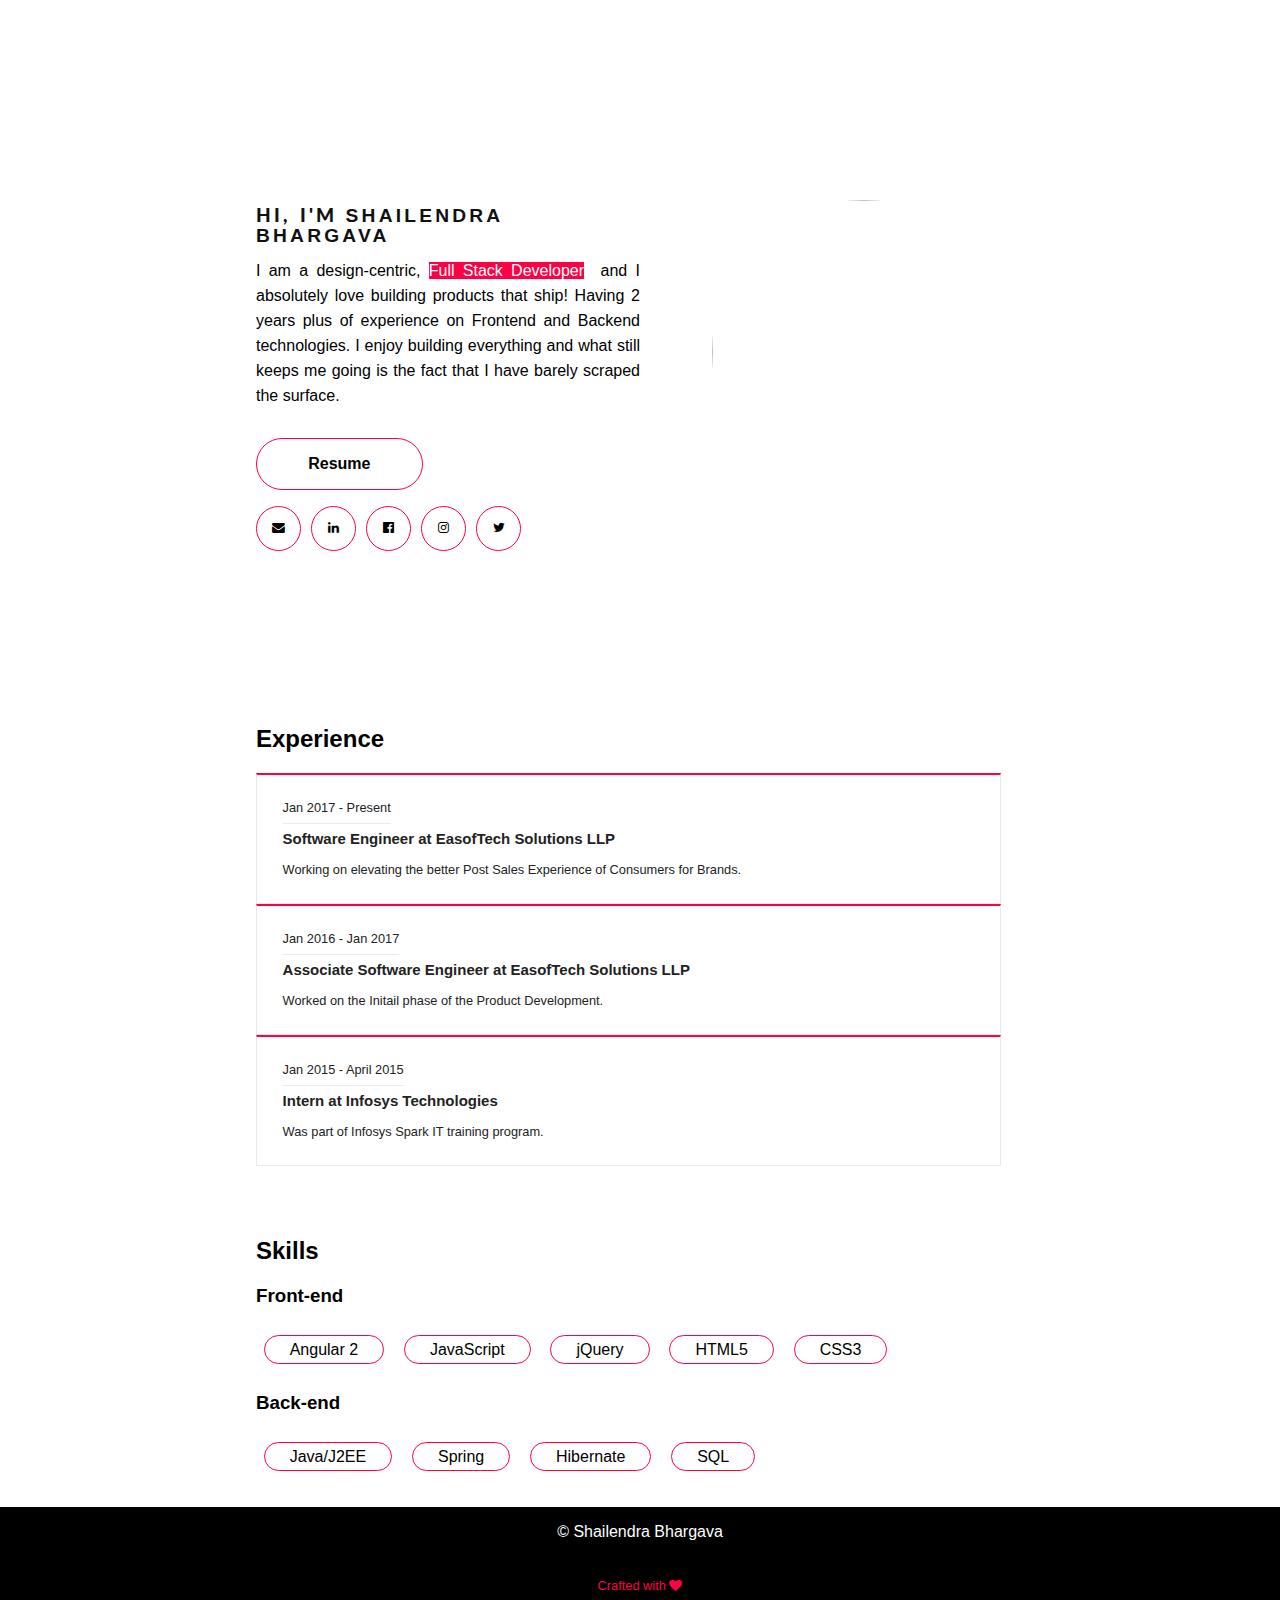
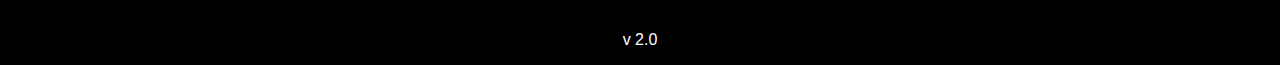
==== index.html @ b2046a59 "Update index.html" ====
<!DOCTYPE html>
<html>
<meta name="viewport" content="width=device-width, initial-scale=1">
<head>
<title>Shailendra Bhargava</title>
<link rel="icon" href="avatar.png" type="image/png" sizes="20x20">
<link rel="stylesheet" href="https://cdnjs.cloudflare.com/ajax/libs/font-awesome/4.7.0/css/font-awesome.min.css">
<script src="https://ajax.googleapis.com/ajax/libs/jquery/1.11.3/jquery.min.js"></script>
<script type="text/javascript" src="index.js"></script>
</head>

<link rel="stylesheet" href="style.css">
<body>
<main>
	<div class="top">
<!-- 		<div class="current-location"><i class="fa fa-map-marker" aria-hidden="true"></i> Bangalore,IN</div>
		<div class="social-media">
	        
		</div> -->
	</div>
	
	<div class="container">
		<div class="lead">
			<h1 class="lead_heading">Hi, I'm <span class="title-shadow">Shailendra Bhargava </span></h1>
			<div class="lead_sub">
				    I am a design-centric, <label class="designation"> Full Stack Developer</label>&nbsp;
				      and I absolutely love building products that ship!  
				      Having 2 years plus of experience on Frontend and Backend technologies. I enjoy building everything and what still keeps me going is the fact that I have barely scraped the surface.
			</div>
			<div class="actions">
				<a href="Shailendra_Bhargava_Software_Engineer.pdf" 
					target="_blank" class="btn btn-lg">Resume</a>
				<!-- https://docs.google.com/document/d/13ORU7qVQd_AMOrwUzPNhNwK41GdFTrBjWxoDJYVVLHs/edit?usp=sharing -->
				<br/>	
				<div class="connect-social">
                        <a class="socials_link" href="mailto:shailendrabhargavaa@mail.com" target="_blank">
                            <i class="fa fa-envelope" aria-hidden="true"></i>
                        </a>
                        <a class="socials_link" href="https://www.linkedin.com/in/shailendra-bhargava-13018ba3/" target="_blank">
                            <i class="fa fa-linkedin" aria-hidden="true"></i>
                        </a>
                        <a class="socials_link" target="_blank" href="http://facebook.com/shailendra.bhargava">
				        	<i class="fa fa-facebook-official" aria-hidden="true"></i>
				        </a>
						<a class="socials_link" target="_blank" href="http://instagram.com/brat_man">
							<i class="fa fa-instagram" aria-hidden="true"></i>
						</a>
						<a class="socials_link" target="_blank" href="http://twitter.com/bratman_">
							<i class="fa fa-twitter" aria-hidden="true"></i>
						</a>
				</div>
			</div>
		</div>
		<div class="lead">
			<img class="main-picture" src="C:\Users\Shailendra\Documents\Portfolio\image.jpeg" >
		</div>	
		<!-- <a href="#"><i class="fa fa-chevron-circle-down scroll-down" aria-hidden="true"></i></a> -->
	</div>
	<div class="experience-container">
				<h2>Experience</h2>
				<div class="timeline">				
						<div class="timeline_item">
							<div class="experience">
								<span class="experience_header">
									Jan 2017 - Present
								</span> 
								<h3>Software Engineer at EasofTech Solutions LLP</h3>
								<div class="description">
									Working on elevating the better Post Sales Experience of Consumers for Brands.
								</div>
							</div>
						</div>

						<div class="timeline_item">
							<div class="experience">
								<span class="experience_header">
									Jan 2016 - Jan 2017
								</span> 
								<h3>Associate Software Engineer at EasofTech Solutions LLP</h3>
								<div class="description">
									Worked on the Initail phase of the Product Development.
								</div>
							</div>
						</div>

						<div class="timeline_item">
							<div class="experience">
								<span class="experience_header">
									Jan 2015 - April 2015
								</span> 
								<h3>Intern at Infosys Technologies</h3>
								<div class="description">
									Was part of Infosys Spark IT training program.
								</div>
							</div>
						</div>
				</div>
			</div>
			<div class="skills-container">
				<h2>Skills</h2>
				<div class="skill-list">
					<h3>Front-end</h3>
					<span class="skill-chip">Angular 2</span>
					<span class="skill-chip">JavaScript</span>
					<span class="skill-chip">jQuery</span>
					<span class="skill-chip">HTML5</span>
					<span class="skill-chip">CSS3</span>
					<br>
					<h3>Back-end</h3>
					<span class="skill-chip">Java/J2EE</span>
					<span class="skill-chip">Spring</span>
					<span class="skill-chip">Hibernate</span>
					<span class="skill-chip">SQL</span>
				<div>
			</div>	
</main>	



<footer class="footer">
		<a href="javascript:void(0);" id="scroll" title="Scroll to Top" style="display: none;">
			<i class="fa fa-arrow-up" aria-hidden="true"></i>
		</a>
        
        <div class="profile-footer">
	        <div class="content-left">
	        	© Shailendra Bhargava
	        	<div class="end-footer">Crafted with <i class="fa fa-heart" aria-hidden="true"></i>
	        	</div>
	        </div>
	        <div class="content-right">
	        	v 2.0
	        </div>
        </div>     
		
</footer>



</body>



</html>
---- style.css ----
@import url("https://fonts.googleapis.com/css?family=Lato:400,900");


body{
   margin:0px;
  -webkit-font-smoothing: antialiased;
  -moz-osx-font-smoothing: grayscale;
}

* {
    box-sizing: border-box;
    font-family: -apple-system, BlinkMacSystemFont, "Segoe UI", Roboto, Oxygen, Ubuntu, Cantarell, "Fira Sans", "Droid Sans", "Helvetica Neue", sans-serif;
}
.top {
     padding: 2rem;
}
.current-location{
    float: left;
    text-transform: uppercase;
    font-size: 1rem;
    font-weight: 500;
    letter-spacing: 0.1rem;
    color: #6fd1bd;
}

.social-media{
    float: right;
    letter-spacing: 0.5rem;
    color: #6fd1bd;
}

.container {
    padding: 10% 20%;
    margin: 0 auto;
    display: inline-flex;
}

.lead{
    width:50%;
}

.lead_heading {
  font-size: 1.2em;
  font-family: Lato, Helvetica, Arial, sans-serif;
  color: #111;
  font-weight: 900;
  line-height: 1;
  letter-spacing: 0.2rem;
  text-transform: uppercase;
  display: inline-block;

}

.title-shadow {
  /*text-shadow: 4px 4px 0 #6fd1bd;*/
  transition: text-shadow 0.2s ease-in-out;
}

h1:hover .title-shadow {
  text-shadow: -4px -4px 0 rgba(255, 0, 68, 0.78);
}

.lead_sub {
    -webkit-animation: slideDown 750ms both;
    animation: slideDown 750ms both;
    font-size: 16px;
    line-height: 25px;
    margin-bottom: 30px;
    text-align: justify;
}

label.designation{
    background: #f04;
    color:white;
}

.btn-lg {
    padding: 18px 26px;
}

.btn {
    border-radius: 3.2em;
    cursor: pointer;
    display: inline-block;
    font-size: 1em;
    font-weight: 700;
    padding: 1rem 3.2rem;
    text-decoration: none;
    color:black;
    border: 1px solid #f04;
}

.btn:hover{
    background: #f04;
    color: #fff;
}

.connect-social{
	margin-top: 1em;
    display: inline-flex;
    margin-left: -0.6em;
}

.socials_link {
    color: inherit;
    text-decoration: none;
    font-size: 0.8em;
    border-radius: 5em;
    padding: 1em;
    text-align: center;
    margin-left: 10px;
    width: 45px;
    height: 45px;
    border: 1px solid #f04;
}

a.socials_link:hover {
    background: #f04;
    color: white;
}

.main-picture{
    width: 20em;
    height: 20em;
    padding: 0.5em;
    float: right;
    border-radius: 10em;
}

.experience-container{
    padding: 2% 20%;
    margin: 0 auto;
}

.timeline_item {
    -webkit-animation: slideUp 750ms both;
    animation: slideUp 750ms both;
    border: 1px solid #eaeaea;
    border-top: 2px solid #f04;
    color: #222;
    display: inline-block;
    font-size: 0.8rem;
    padding: 2em;
    position: relative;
    vertical-align: top;
    width: 97%;
}

.experience_header {
    padding-bottom: 0.5rem;
    border-bottom: 1px solid #eaeaea;
}

.skills-container{
    padding: 2% 20%;
    margin: 0 auto;
}

.skill-chip{
    border-radius: 10em;
    margin: 1%;
    font-size: 1em;
    font-weight: 500;
    padding: 5px 25px;
    line-height: 3em;
    border: 1px solid #f04;
}

span.skill-chip:hover{
    background-color: #f04;
    color: white;
}

.footer {
    background-color: #000;
    color: #fff;
}

.profile-footer{
    padding: 1rem;
    margin: 0 auto;
    text-align: center;
}

.end-footer{
    font-size: 0.8rem;
    color: #f04;
    padding: 3%;
}



/*------Scroll button------*/
#scroll {
    position: fixed;
    right: 1%;
    bottom: 1%;
    cursor: pointer;
    width: 3em;
    height: 3em;
    background-color:#f04;
    color:white;
    display:none;
    -webkit-border-radius:3em;
    -moz-border-radius:3em;
    border-radius:3em;
    text-align: center;

    -webkit-transition: width 1s, height 1s, -webkit-transform 1s; /* Safari */
    transition: width 1s, height 1s, transform 1s;
}

#scroll:hover {
    background-color:#f04;
    -webkit-transform: rotate(360deg); /* Safari */
    transform: rotate(360deg);
}

i.fa-arrow-up{
    vertical-align: middle;
    margin-top: 1em;
    font-size: 1em;
}

.content-right{
    text-align: center;
    margin:0;
}

/*--------Scroll Down-------*/

.scroll-down {
    position: relative;
    font-size: 2em;
    margin-left: 12em;
    margin-top: 2.5em;
    opacity: 0.5;
    display: inline-block;
    color: #ff0044;
    -webkit-animation: bounce 2s infinite ease;
    animation: bounce 2s infinite ease;
}

.scroll-down:after {
    -webkit-transform: rotate(45deg);
    transform: rotate(45deg);
}

@-webkit-keyframes bounce {
    0%, 20%, 60%, 100%  { -webkit-transform: translateY(0); }
    40%  { -webkit-transform: translateY(-20px); }
    80% { -webkit-transform: translateY(-10px); }
}

/*-----For Mobile devices-----*/
@media (min-width:480px) {
   
    
}
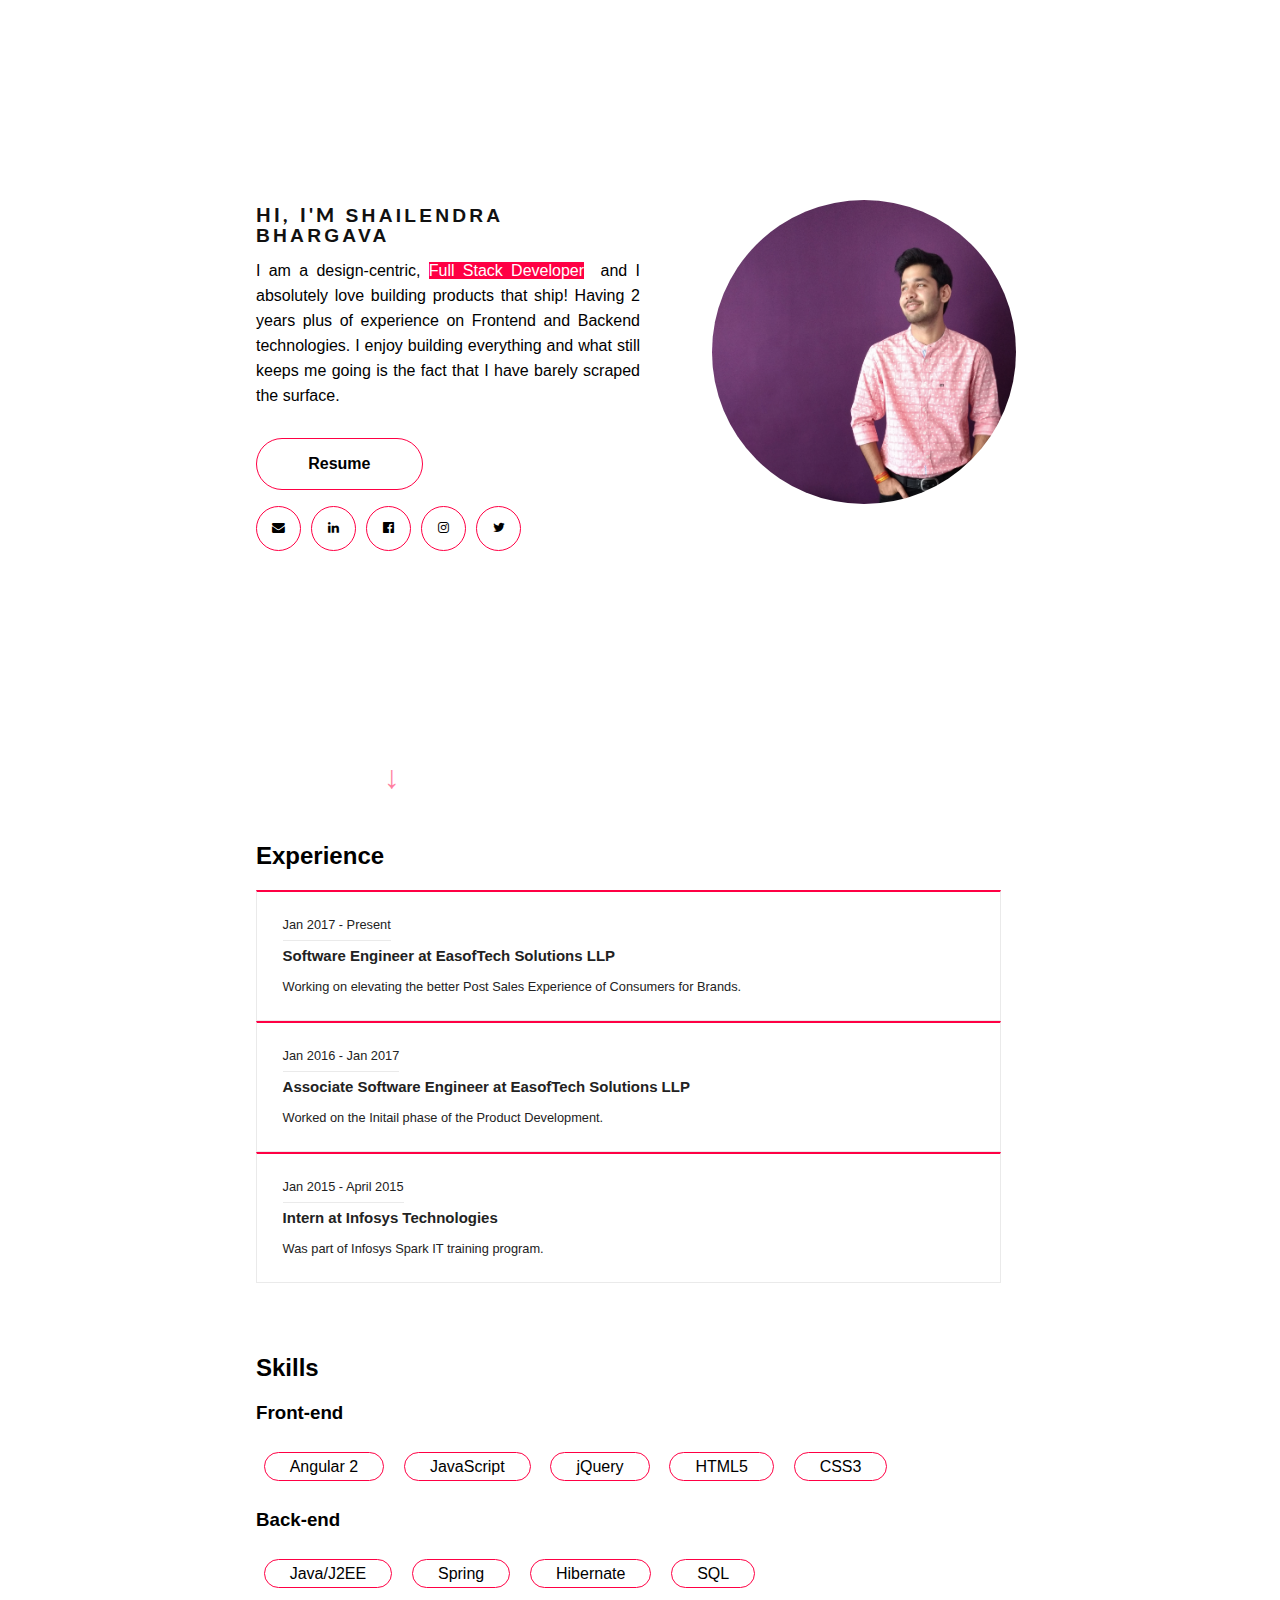
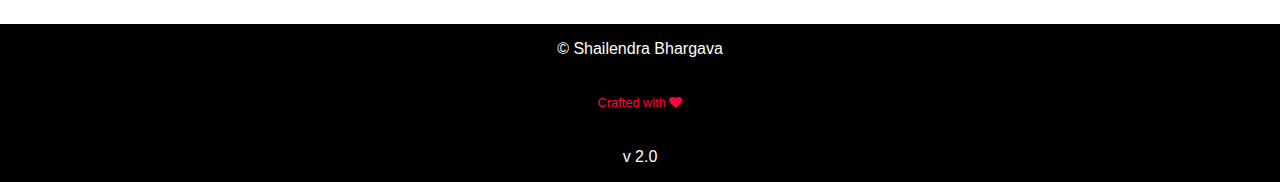
==== commit 142315f2: "Update index.html" ====
--- a/index.html
+++ b/index.html
@@ -52,9 +52,12 @@
 			</div>
 		</div>
 		<div class="lead">
-			<img class="main-picture" src="C:\Users\Shailendra\Documents\Portfolio\image.jpeg" >
+			<img class="main-picture" src="image.jpeg" >
 		</div>	
 		<!-- <a href="#"><i class="fa fa-chevron-circle-down scroll-down" aria-hidden="true"></i></a> -->
+	</div>
+	<div class="down-container">
+		<span class="scroll-down">↓ </span>
 	</div>
 	<div class="experience-container">
 				<h2>Experience</h2>
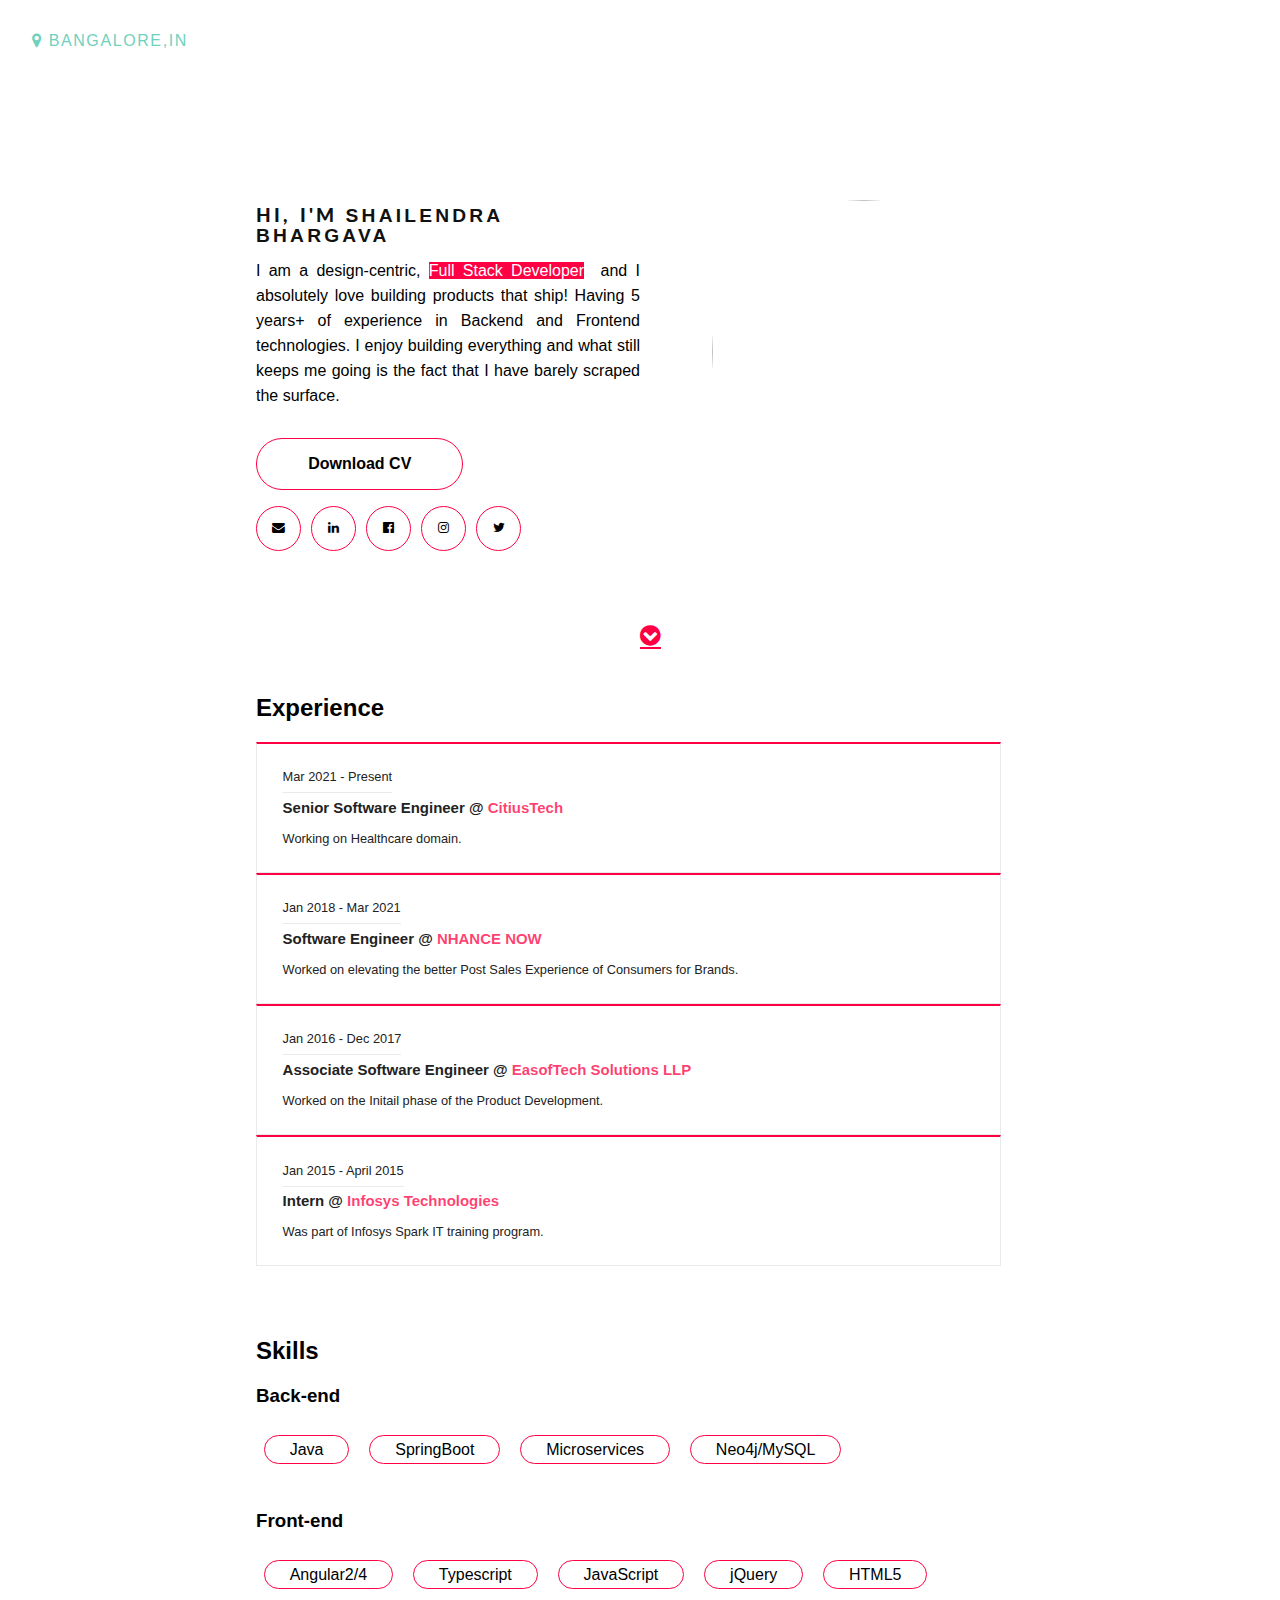
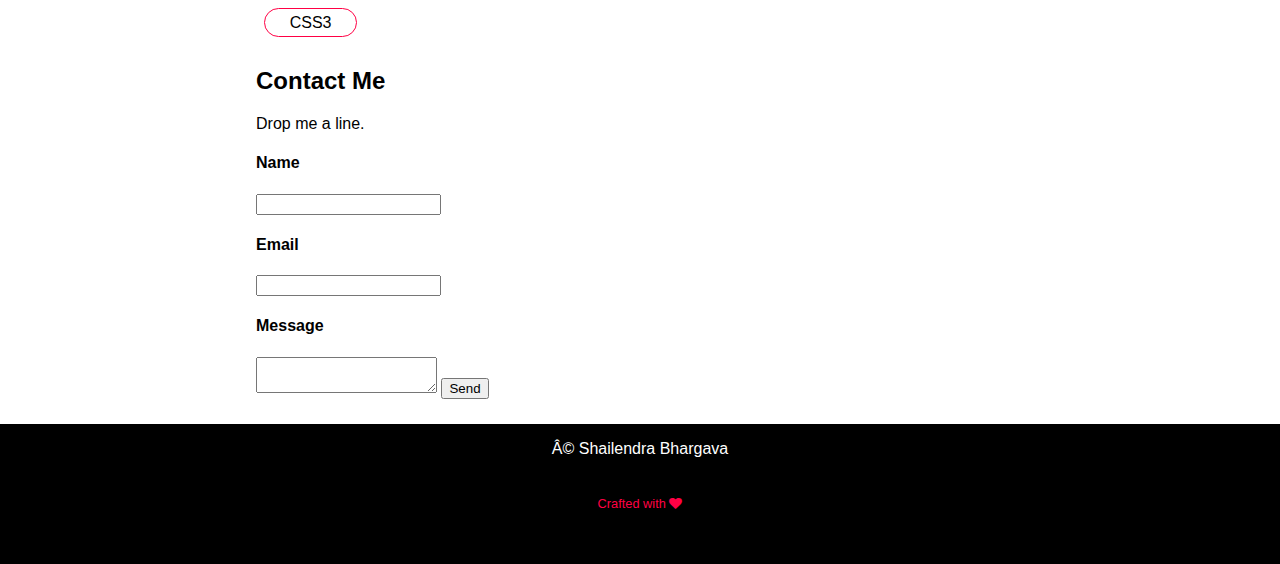
==== commit a12c37a7: "Update index.html" ====
--- a/index.html
+++ b/index.html
@@ -5,18 +5,21 @@
 <title>Shailendra Bhargava</title>
 <link rel="icon" href="avatar.png" type="image/png" sizes="20x20">
 <link rel="stylesheet" href="https://cdnjs.cloudflare.com/ajax/libs/font-awesome/4.7.0/css/font-awesome.min.css">
+<link rel="stylesheet" href="https://s.pageclip.co/v1/pageclip.css" media="screen">
 <script src="https://ajax.googleapis.com/ajax/libs/jquery/1.11.3/jquery.min.js"></script>
 <script type="text/javascript" src="index.js"></script>
+<script src="https://s.pageclip.co/v1/pageclip.js" charset="utf-8"></script>
 </head>
 
 <link rel="stylesheet" href="style.css">
 <body>
 <main>
 	<div class="top">
-<!-- 		<div class="current-location"><i class="fa fa-map-marker" aria-hidden="true"></i> Bangalore,IN</div>
-		<div class="social-media">
-	        
-		</div> -->
+ 		<div class="current-location"><i class="fa fa-map-marker" aria-hidden="true"></i> Bangalore,IN</div>
+		<div class="theme-icon">
+			<span id="tmIcn"><i class="fas fa-sun"></i></span>
+			<span id="tmIcn"><i class="fas fa-moon"></i></span>
+		</div>
 	</div>
 	
 	<div class="container">
@@ -25,18 +28,18 @@
 			<div class="lead_sub">
 				    I am a design-centric, <label class="designation"> Full Stack Developer</label>&nbsp;
 				      and I absolutely love building products that ship!  
-				      Having 2 years plus of experience on Frontend and Backend technologies. I enjoy building everything and what still keeps me going is the fact that I have barely scraped the surface.
+				      Having 5 years+ of experience in Backend and Frontend technologies. I enjoy building everything and what still keeps me going is the fact that I have barely scraped the surface.
 			</div>
 			<div class="actions">
-				<a href="Shailendra_Bhargava_Software_Engineer.pdf" 
-					target="_blank" class="btn btn-lg">Resume</a>
+				<a href="Shailendra_Bhargava_Java_Developer.pdf" 
+					target="_blank" class="btn btn-lg">Download CV</a>
 				<!-- https://docs.google.com/document/d/13ORU7qVQd_AMOrwUzPNhNwK41GdFTrBjWxoDJYVVLHs/edit?usp=sharing -->
 				<br/>	
 				<div class="connect-social">
                         <a class="socials_link" href="mailto:shailendrabhargavaa@mail.com" target="_blank">
                             <i class="fa fa-envelope" aria-hidden="true"></i>
                         </a>
-                        <a class="socials_link" href="https://www.linkedin.com/in/shailendra-bhargava-13018ba3/" target="_blank">
+                        <a class="socials_link" href="https://www.linkedin.com/in/shailendra-bhargava/" target="_blank">
                             <i class="fa fa-linkedin" aria-hidden="true"></i>
                         </a>
                         <a class="socials_link" target="_blank" href="http://facebook.com/shailendra.bhargava">
@@ -52,24 +55,37 @@
 			</div>
 		</div>
 		<div class="lead">
-			<img class="main-picture" src="image.jpeg" >
+			<img class="main-picture" src="image-compressed.jpg" >
 		</div>	
-		<!-- <a href="#"><i class="fa fa-chevron-circle-down scroll-down" aria-hidden="true"></i></a> -->
+		
 	</div>
 	<div class="down-container">
-		<span class="scroll-down">↓ </span>
+		<!--<span class="scroll-down">↓ </span>-->
+		<a href="#"><i class="fa fa-chevron-circle-down scroll-down" aria-hidden="true"></i></a>
 	</div>
 	<div class="experience-container">
 				<h2>Experience</h2>
-				<div class="timeline">				
+				<div class="timeline">
 						<div class="timeline_item">
 							<div class="experience">
 								<span class="experience_header">
-									Jan 2017 - Present
+									Mar 2021 - Present
 								</span> 
-								<h3>Software Engineer at EasofTech Solutions LLP</h3>
+								<h3>Senior Software Engineer @ <a class="comp_link" href="https://www.citiustech.com/">CitiusTech</a></h3>
 								<div class="description">
-									Working on elevating the better Post Sales Experience of Consumers for Brands.
+									Working on Healthcare domain.
+								</div>
+							</div>
+						</div>
+					
+						<div class="timeline_item">
+							<div class="experience">
+								<span class="experience_header">
+									Jan 2018 - Mar 2021
+								</span> 
+								<h3>Software Engineer @ <a class="comp_link" href="https://www.nhancenow.com/">NHANCE NOW</a></h3>
+								<div class="description">
+									Worked on elevating the better Post Sales Experience of Consumers for Brands.
 								</div>
 							</div>
 						</div>
@@ -77,9 +93,9 @@
 						<div class="timeline_item">
 							<div class="experience">
 								<span class="experience_header">
-									Jan 2016 - Jan 2017
+									Jan 2016 - Dec 2017
 								</span> 
-								<h3>Associate Software Engineer at EasofTech Solutions LLP</h3>
+								<h3>Associate Software Engineer @ <a class="comp_link" href="http://easoftech.com/">EasofTech Solutions LLP</a></h3>
 								<div class="description">
 									Worked on the Initail phase of the Product Development.
 								</div>
@@ -91,7 +107,7 @@
 								<span class="experience_header">
 									Jan 2015 - April 2015
 								</span> 
-								<h3>Intern at Infosys Technologies</h3>
+								<h3>Intern @ <a class="comp_link" href="https://www.infosys.com/">Infosys Technologies</a></h3>
 								<div class="description">
 									Was part of Infosys Spark IT training program.
 								</div>
@@ -102,20 +118,44 @@
 			<div class="skills-container">
 				<h2>Skills</h2>
 				<div class="skill-list">
+					<h3>Back-end</h3>
+					<div class="skill-item">
+						<span class="skill-chip">Java</span>
+						<span class="skill-chip">SpringBoot</span>
+						<span class="skill-chip">Microservices</span>
+						<span class="skill-chip">Neo4j/MySQL</span>
+					</div>
+					<br>
 					<h3>Front-end</h3>
-					<span class="skill-chip">Angular 2</span>
-					<span class="skill-chip">JavaScript</span>
-					<span class="skill-chip">jQuery</span>
-					<span class="skill-chip">HTML5</span>
-					<span class="skill-chip">CSS3</span>
-					<br>
-					<h3>Back-end</h3>
-					<span class="skill-chip">Java/J2EE</span>
-					<span class="skill-chip">Spring</span>
-					<span class="skill-chip">Hibernate</span>
-					<span class="skill-chip">SQL</span>
-				<div>
-			</div>	
+					<div class="skill-item">
+						<span class="skill-chip">Angular2/4</span>
+						<span class="skill-chip">Typescript</span>
+						<span class="skill-chip">JavaScript</span>
+						<span class="skill-chip">jQuery</span>
+						<span class="skill-chip">HTML5</span>
+						<span class="skill-chip">CSS3</span>
+					</div>
+				</div>	
+			<div>
+			
+			<div class="contact-container">
+				<h2>Contact Me</h2>
+				<div class="wrapper">
+				  <div class="header">
+					<span class="ct-us">Drop me a line.</span>
+				  </div>
+				  <form action="https://send.pageclip.co/EXy8yXqfESVe4RvadsBkTICqNQR1yyLS" class="pageclip-form" method="post">
+					<h4>Name</h4>
+					<input type="text" name="name" required>
+					<h4>Email</h4>
+					<input type="email" name="email" required>
+					<h4>Message</h4>
+					<textarea name="message" required></textarea>
+					<button class="submit">Send</button>
+				  </form>
+				</div>
+			</div>
+		
 </main>	
 
 
@@ -131,9 +171,6 @@
 	        	<div class="end-footer">Crafted with <i class="fa fa-heart" aria-hidden="true"></i>
 	        	</div>
 	        </div>
-	        <div class="content-right">
-	        	v 2.0
-	        </div>
         </div>     
 		
 </footer>
--- a/style.css
+++ b/style.css
@@ -187,7 +187,6 @@
     color: #f04;
     padding: 3%;
 }
-
 
 
 /*------Scroll button------*/
@@ -229,21 +228,35 @@
 
 /*--------Scroll Down-------*/
 
+@media (min-width: 640px)
+.scroll-down {
+    animation: scrollDown 0.5s ease-in-out 3s infinite alternate;
+}
 .scroll-down {
     position: relative;
-    font-size: 2em;
-    margin-left: 12em;
-    margin-top: 2.5em;
-    opacity: 0.5;
+    font-size: 1.5em;
+    opacity: 1;
     display: inline-block;
     color: #ff0044;
     -webkit-animation: bounce 2s infinite ease;
     animation: bounce 2s infinite ease;
+    box-shadow: 0px 2px 0px 0px;
+    cursor: pointer;
+}
+
+.down-container {
+    margin-top: -3.5em;
+    margin-left: 50%;
 }
 
 .scroll-down:after {
     -webkit-transform: rotate(45deg);
     transform: rotate(45deg);
+}
+
+a.comp_link {
+    text-decoration: none;
+    color: #ff0044bf;
 }
 
 @-webkit-keyframes bounce {
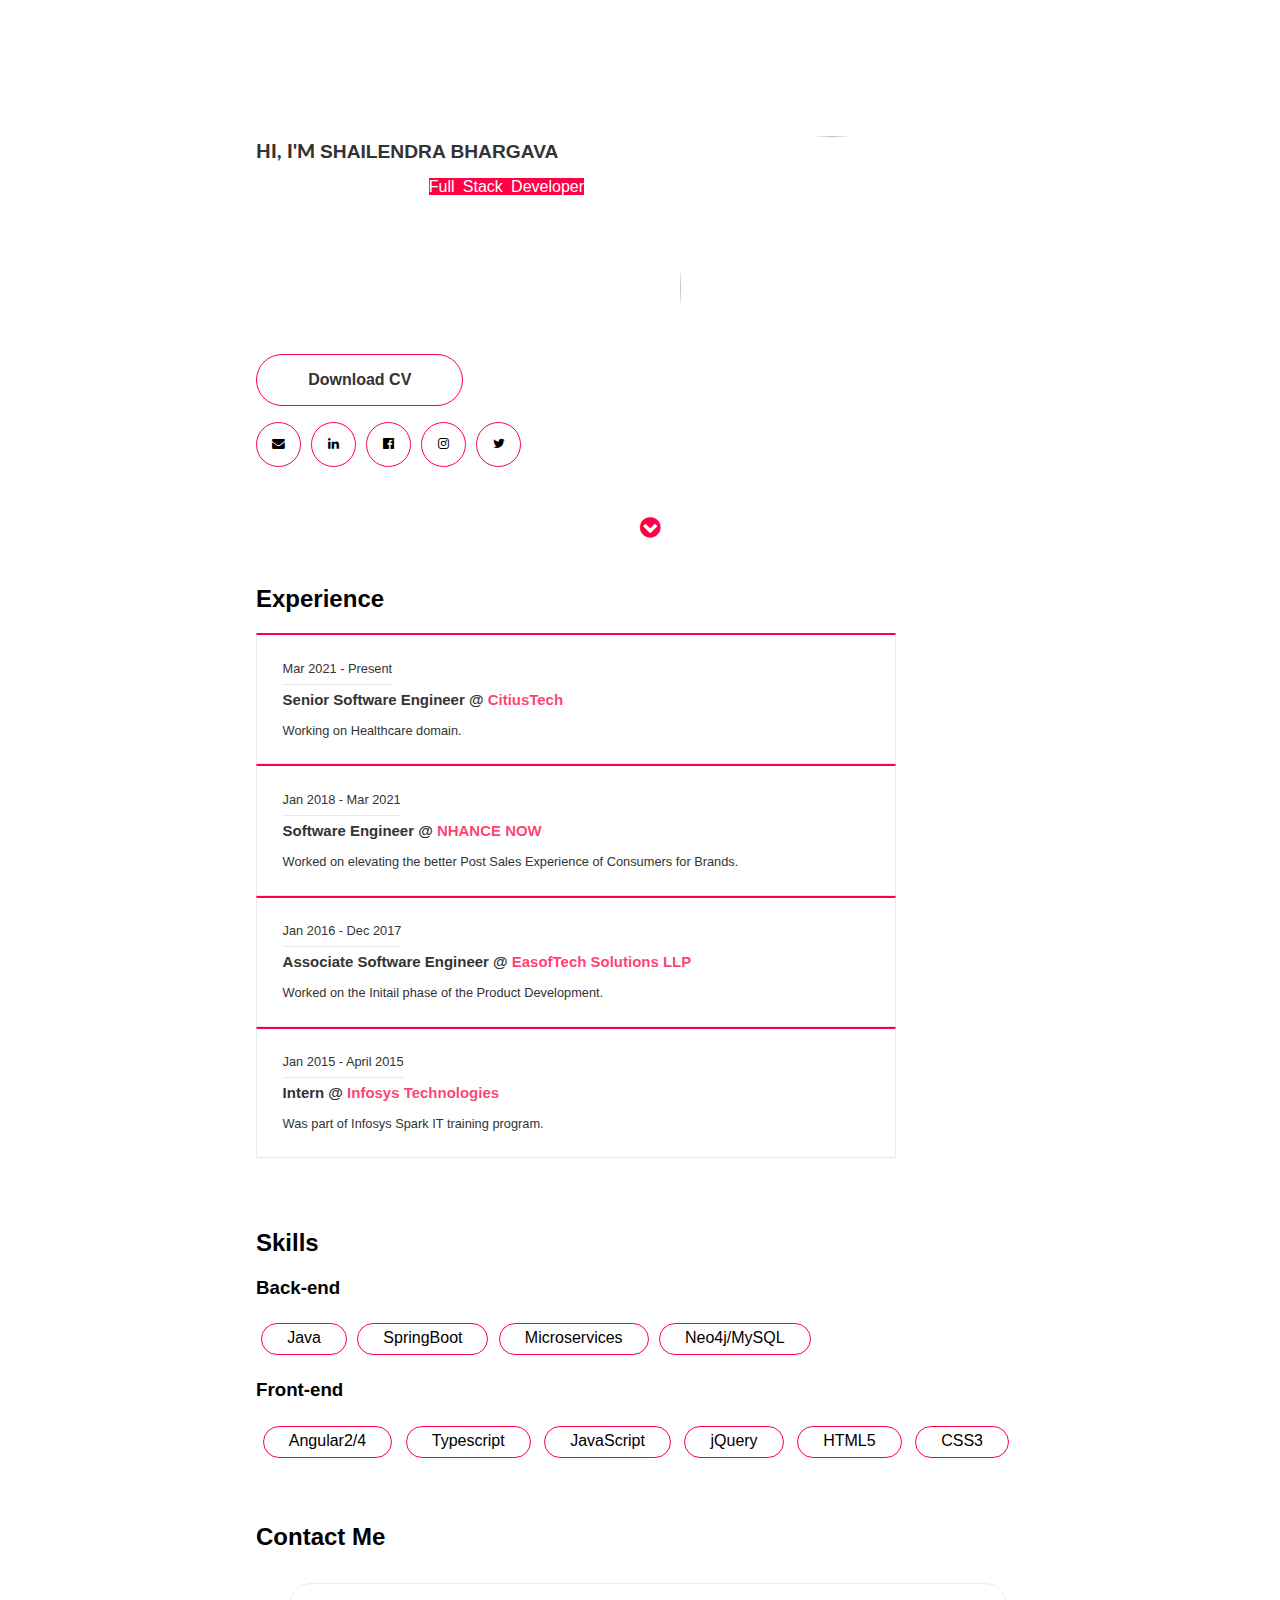
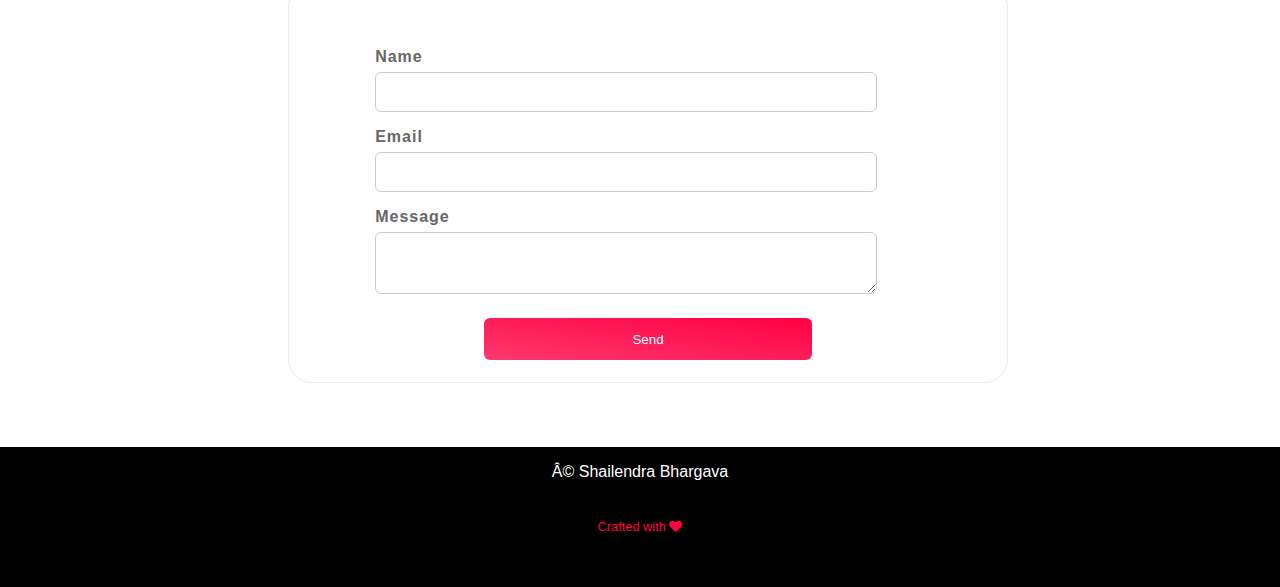
==== commit 535e6568: "Update index.html" ====
--- a/index.html
+++ b/index.html
@@ -14,13 +14,13 @@
 <link rel="stylesheet" href="style.css">
 <body>
 <main>
-	<div class="top">
+	<!--<div class="top">
  		<div class="current-location"><i class="fa fa-map-marker" aria-hidden="true"></i> Bangalore,IN</div>
 		<div class="theme-icon">
-			<span id="tmIcn"><i class="fas fa-sun"></i></span>
-			<span id="tmIcn"><i class="fas fa-moon"></i></span>
+			<span id="tmIcn"><i class="fa fa-sun-o" aria-hidden="true"></i></span>
+			<span id="tmIcn"><i class="fa fa-moon-o" aria-hidden="true"></i></span>
 		</div>
-	</div>
+	</div>-->
 	
 	<div class="container">
 		<div class="lead">
--- a/style.css
+++ b/style.css
@@ -1,11 +1,32 @@
 @import url("https://fonts.googleapis.com/css?family=Lato:400,900");
 
+:root{
+  --white: #ffffff;
+  --black: #333333
+;
+}
 
 body{
    margin:0px;
   -webkit-font-smoothing: antialiased;
   -moz-osx-font-smoothing: grayscale;
-}
+   background: var(--mainBg);
+}
+
+#tmIcn{
+  cursor:pointer;
+}
+
+.light-theme {
+  --mainBg: var(--white);
+  --fontColor: var(--black);
+}
+
+.dark-theme {
+  --mainBg: var(--black);
+  --fontColor: var(--white);
+}
+
 
 * {
     box-sizing: border-box;
@@ -42,10 +63,9 @@
 .lead_heading {
   font-size: 1.2em;
   font-family: Lato, Helvetica, Arial, sans-serif;
-  color: #111;
+  color: var(--black);
   font-weight: 900;
   line-height: 1;
-  letter-spacing: 0.2rem;
   text-transform: uppercase;
   display: inline-block;
 
@@ -67,11 +87,12 @@
     line-height: 25px;
     margin-bottom: 30px;
     text-align: justify;
+    color:var(--white);
 }
 
 label.designation{
     background: #f04;
-    color:white;
+    color:var(--white);
 }
 
 .btn-lg {
@@ -86,13 +107,13 @@
     font-weight: 700;
     padding: 1rem 3.2rem;
     text-decoration: none;
-    color:black;
+    color:var(--black);
     border: 1px solid #f04;
 }
 
 .btn:hover{
     background: #f04;
-    color: #fff;
+    color: var(--white);
 }
 
 .connect-social{
@@ -116,15 +137,15 @@
 
 a.socials_link:hover {
     background: #f04;
-    color: white;
+    color: var(--white);
 }
 
 .main-picture{
     width: 20em;
     height: 20em;
     padding: 0.5em;
-    float: right;
     border-radius: 10em;
+	margin-left: 2em;
 }
 
 .experience-container{
@@ -137,13 +158,13 @@
     animation: slideUp 750ms both;
     border: 1px solid #eaeaea;
     border-top: 2px solid #f04;
-    color: #222;
+    color: var(--black);
     display: inline-block;
     font-size: 0.8rem;
     padding: 2em;
     position: relative;
     vertical-align: top;
-    width: 97%;
+    width: 50em;
 }
 
 .experience_header {
@@ -162,18 +183,29 @@
     font-size: 1em;
     font-weight: 500;
     padding: 5px 25px;
-    line-height: 3em;
     border: 1px solid #f04;
+	height: 2em;
+    text-align: justify;
 }
 
 span.skill-chip:hover{
     background-color: #f04;
-    color: white;
+    color: var(--white);
+}
+
+.skill-item{
+	display:inline-flex;
+}
+
+.contact-container {
+    padding: 5% 0%;
+    margin: 0 auto;
 }
 
 .footer {
     background-color: #000;
-    color: #fff;
+    color: var(--white);
+    width:100%;
 }
 
 .profile-footer{
@@ -198,7 +230,7 @@
     width: 3em;
     height: 3em;
     background-color:#f04;
-    color:white;
+    color:var(--white);
     display:none;
     -webkit-border-radius:3em;
     -moz-border-radius:3em;
@@ -224,6 +256,76 @@
 .content-right{
     text-align: center;
     margin:0;
+}
+
+/*-----------------------*/
+.wrapper {
+    height: 25em;
+    width: 45em;
+    background-color: var(--white);
+    border-radius: 24px;
+    overflow: hidden;
+    border: 1px solid #eee;
+    margin-left: 2em;
+    margin-top: 2em;
+}
+
+.header {
+  width: 100%;
+  background-size: cover;
+  background-position: center;
+  color: var(--white);
+  text-align: center;
+}
+
+.ct-us {
+    margin: 0;
+    padding: 25px 25px 10px;
+    font-weight: 300;
+    font-size: 35px;
+}
+
+form {
+  display: flex;
+  flex-direction: column;
+  margin: 8px auto;
+  width: 76%;
+}
+
+h4 {
+  color: #666;
+  margin: 16px 0 6px;
+  font-size: 16px;
+  letter-spacing: 1px;
+  
+}
+
+input,
+textarea {
+  border: solid 1px #cbcbcb; 
+  border-radius: 6px;
+  width: 92%;
+  padding: 6px 12px;
+  outline: none;
+}
+
+input {
+  height: 3em;
+}
+
+textarea {
+  height: 62px;
+}
+
+.submit {
+	height: 42px;
+    width: 60%;
+    margin: 24px auto;
+    border-radius: 6px;
+    border: none;
+    color: var(--white);
+    background: linear-gradient(to left bottom, #ff0044, rgb(255 0 68 / 78%));
+    cursor: pointer;
 }
 
 /*--------Scroll Down-------*/
@@ -238,15 +340,14 @@
     opacity: 1;
     display: inline-block;
     color: #ff0044;
-    -webkit-animation: bounce 2s infinite ease;
-    animation: bounce 2s infinite ease;
-    box-shadow: 0px 2px 0px 0px;
+    -webkit-animation: bounce 3s infinite ease;
+    animation: bounce 3s infinite ease;
     cursor: pointer;
 }
 
 .down-container {
-    margin-top: -3.5em;
     margin-left: 50%;
+	margin-top:-5em;
 }
 
 .scroll-down:after {
@@ -266,7 +367,21 @@
 }
 
 /*-----For Mobile devices-----*/
-@media (min-width:480px) {
-   
+@media only screen and (max-width: 600px) {
+	.footer {
+		background-color: var(--black);
+		color: var(--white);
+		width:52em;
+	}
+	.down-container {
+		margin-left: 110%;
+	}
+}
+
+/* Small devices (portrait tablets and large phones, 600px and up) */
+@media only screen and (min-width: 600px) {
+	
+}
+
     
 }
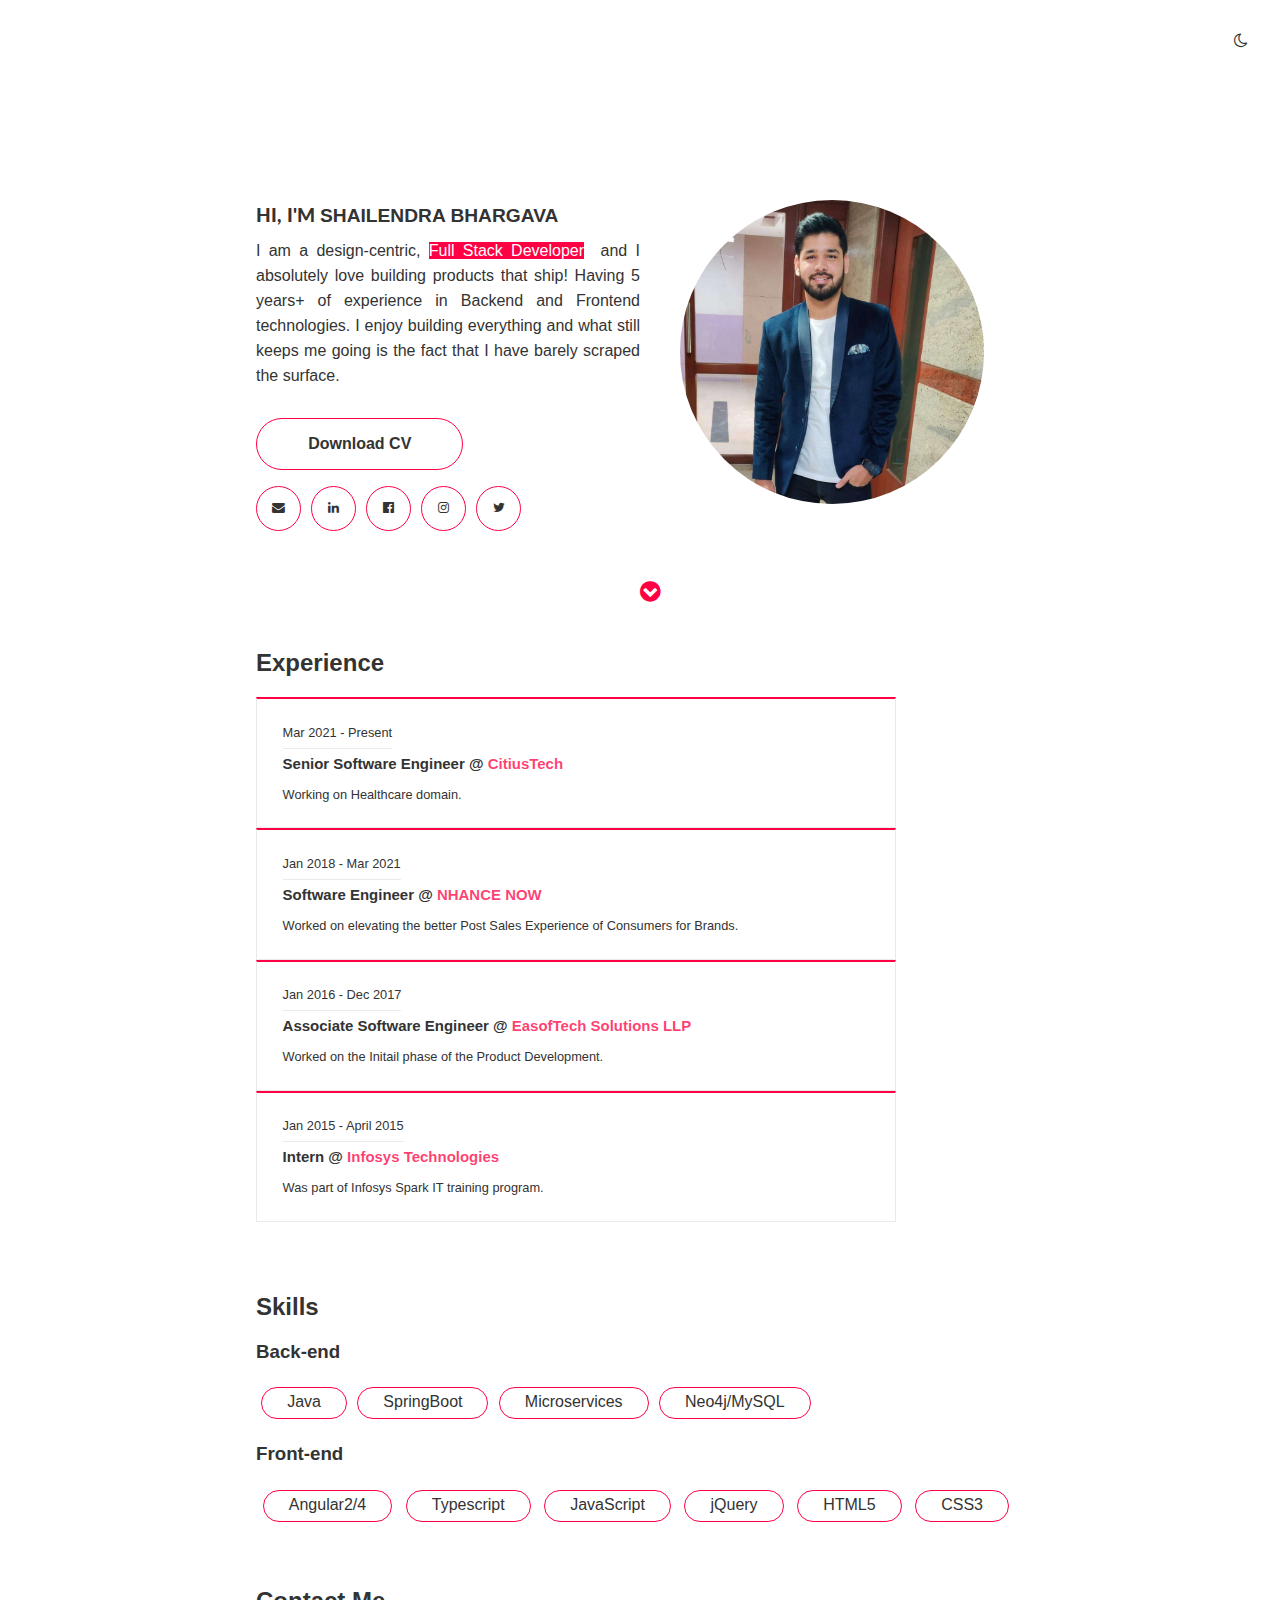
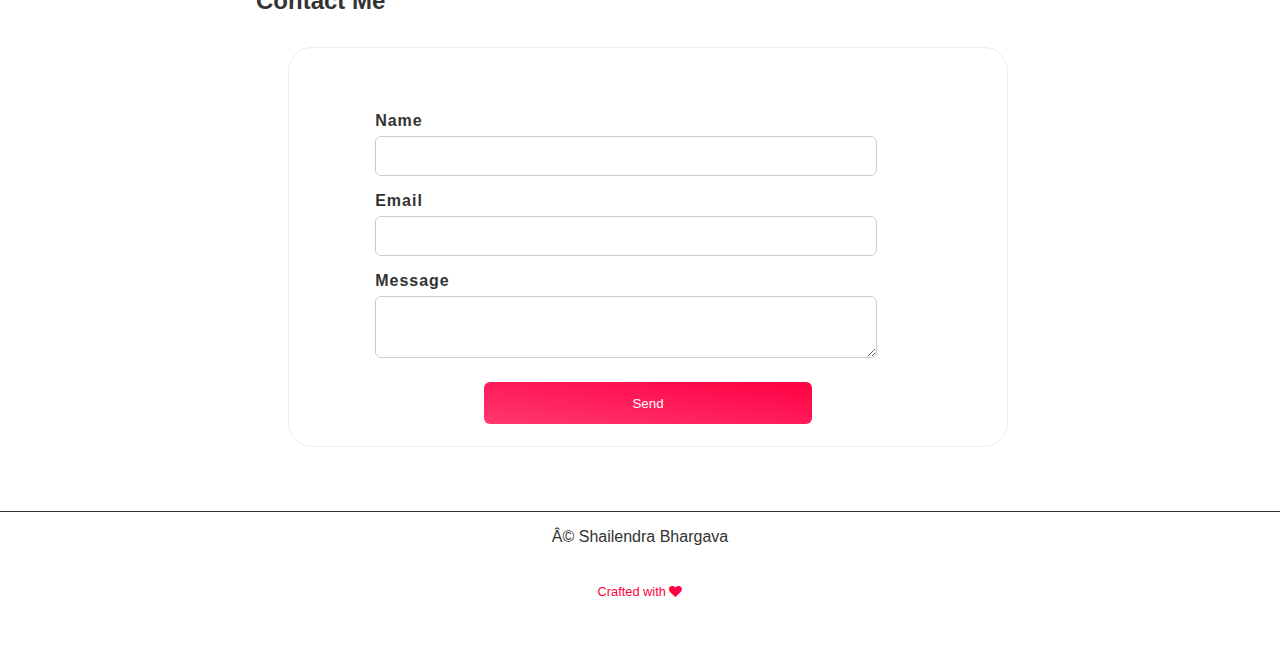
==== commit 76a85aba: "dark theme changes" ====
--- a/index.html
+++ b/index.html
@@ -14,13 +14,12 @@
 <link rel="stylesheet" href="style.css">
 <body>
 <main>
-	<!--<div class="top">
- 		<div class="current-location"><i class="fa fa-map-marker" aria-hidden="true"></i> Bangalore,IN</div>
+	<div class="top">
+ 		<!--<div class="current-location"><i class="fa fa-map-marker" aria-hidden="true"></i> Pune,Maharshtra</div>-->
 		<div class="theme-icon">
-			<span id="tmIcn"><i class="fa fa-sun-o" aria-hidden="true"></i></span>
 			<span id="tmIcn"><i class="fa fa-moon-o" aria-hidden="true"></i></span>
 		</div>
-	</div>-->
+	</div>
 	
 	<div class="container">
 		<div class="lead">
--- a/style.css
+++ b/style.css
@@ -1,30 +1,29 @@
 @import url("https://fonts.googleapis.com/css?family=Lato:400,900");
 
 :root{
-  --white: #ffffff;
-  --black: #333333
-;
+  --primary-color: #ffffff;
+  --secondary-color: #333333;
 }
 
 body{
    margin:0px;
   -webkit-font-smoothing: antialiased;
   -moz-osx-font-smoothing: grayscale;
-   background: var(--mainBg);
+   background: var(--primary-color);
 }
 
 #tmIcn{
   cursor:pointer;
-}
-
-.light-theme {
-  --mainBg: var(--white);
-  --fontColor: var(--black);
+  color: var(--secondary-color);
+}
+
+.theme-icon {
+    float: right;
 }
 
 .dark-theme {
-  --mainBg: var(--black);
-  --fontColor: var(--white);
+  --primary-color: #333333;
+  --secondary-color: #ffffff;
 }
 
 
@@ -63,7 +62,7 @@
 .lead_heading {
   font-size: 1.2em;
   font-family: Lato, Helvetica, Arial, sans-serif;
-  color: var(--black);
+  color: var(--secondary-color);
   font-weight: 900;
   line-height: 1;
   text-transform: uppercase;
@@ -72,7 +71,6 @@
 }
 
 .title-shadow {
-  /*text-shadow: 4px 4px 0 #6fd1bd;*/
   transition: text-shadow 0.2s ease-in-out;
 }
 
@@ -87,12 +85,16 @@
     line-height: 25px;
     margin-bottom: 30px;
     text-align: justify;
-    color:var(--white);
+    color: var(--secondary-color);
 }
 
 label.designation{
     background: #f04;
-    color:var(--white);
+    color:var(--primary-color);
+}
+
+h3,h2{
+    color: var(--secondary-color);
 }
 
 .btn-lg {
@@ -107,23 +109,23 @@
     font-weight: 700;
     padding: 1rem 3.2rem;
     text-decoration: none;
-    color:var(--black);
+    color:var(--secondary-color);
     border: 1px solid #f04;
 }
 
 .btn:hover{
     background: #f04;
-    color: var(--white);
+    color: var(--primary-color);
 }
 
 .connect-social{
-	margin-top: 1em;
+    margin-top: 1em;
     display: inline-flex;
     margin-left: -0.6em;
 }
 
 .socials_link {
-    color: inherit;
+    color:var(--secondary-color);
     text-decoration: none;
     font-size: 0.8em;
     border-radius: 5em;
@@ -137,7 +139,7 @@
 
 a.socials_link:hover {
     background: #f04;
-    color: var(--white);
+    color: var(--primary-color);
 }
 
 .main-picture{
@@ -145,7 +147,7 @@
     height: 20em;
     padding: 0.5em;
     border-radius: 10em;
-	margin-left: 2em;
+    margin-left: 2em;
 }
 
 .experience-container{
@@ -158,7 +160,7 @@
     animation: slideUp 750ms both;
     border: 1px solid #eaeaea;
     border-top: 2px solid #f04;
-    color: var(--black);
+    color: var(--secondary-color);
     display: inline-block;
     font-size: 0.8rem;
     padding: 2em;
@@ -184,13 +186,14 @@
     font-weight: 500;
     padding: 5px 25px;
     border: 1px solid #f04;
-	height: 2em;
+    height: 2em;
     text-align: justify;
+    color: var(--secondary-color);
 }
 
 span.skill-chip:hover{
     background-color: #f04;
-    color: var(--white);
+    color: var(--primary-color);
 }
 
 .skill-item{
@@ -203,8 +206,8 @@
 }
 
 .footer {
-    background-color: #000;
-    color: var(--white);
+   /*background: var(--secondary-color);*/
+    border-top: 1px solid var(--secondary-color);
     width:100%;
 }
 
@@ -218,6 +221,10 @@
     font-size: 0.8rem;
     color: #f04;
     padding: 3%;
+}
+
+.content-left{
+  color: var(--secondary-color);
 }
 
 
@@ -230,13 +237,12 @@
     width: 3em;
     height: 3em;
     background-color:#f04;
-    color:var(--white);
+    color:var(--primary-color);
     display:none;
     -webkit-border-radius:3em;
     -moz-border-radius:3em;
     border-radius:3em;
     text-align: center;
-
     -webkit-transition: width 1s, height 1s, -webkit-transform 1s; /* Safari */
     transition: width 1s, height 1s, transform 1s;
 }
@@ -262,7 +268,7 @@
 .wrapper {
     height: 25em;
     width: 45em;
-    background-color: var(--white);
+    background-color: var(--primary-color);
     border-radius: 24px;
     overflow: hidden;
     border: 1px solid #eee;
@@ -274,7 +280,7 @@
   width: 100%;
   background-size: cover;
   background-position: center;
-  color: var(--white);
+  color: var(--primary-color);
   text-align: center;
 }
 
@@ -293,7 +299,7 @@
 }
 
 h4 {
-  color: #666;
+  color: var(--secondary-color);
   margin: 16px 0 6px;
   font-size: 16px;
   letter-spacing: 1px;
@@ -318,12 +324,12 @@
 }
 
 .submit {
-	height: 42px;
+    height: 42px;
     width: 60%;
     margin: 24px auto;
     border-radius: 6px;
     border: none;
-    color: var(--white);
+    color: var(--primary-color);
     background: linear-gradient(to left bottom, #ff0044, rgb(255 0 68 / 78%));
     cursor: pointer;
 }
@@ -347,7 +353,7 @@
 
 .down-container {
     margin-left: 50%;
-	margin-top:-5em;
+    margin-top:-5em;
 }
 
 .scroll-down:after {
@@ -369,8 +375,8 @@
 /*-----For Mobile devices-----*/
 @media only screen and (max-width: 600px) {
 	.footer {
-		background-color: var(--black);
-		color: var(--white);
+		background-color: var(--secondary-color);
+		color: var(--primary-color);
 		width:52em;
 	}
 	.down-container {
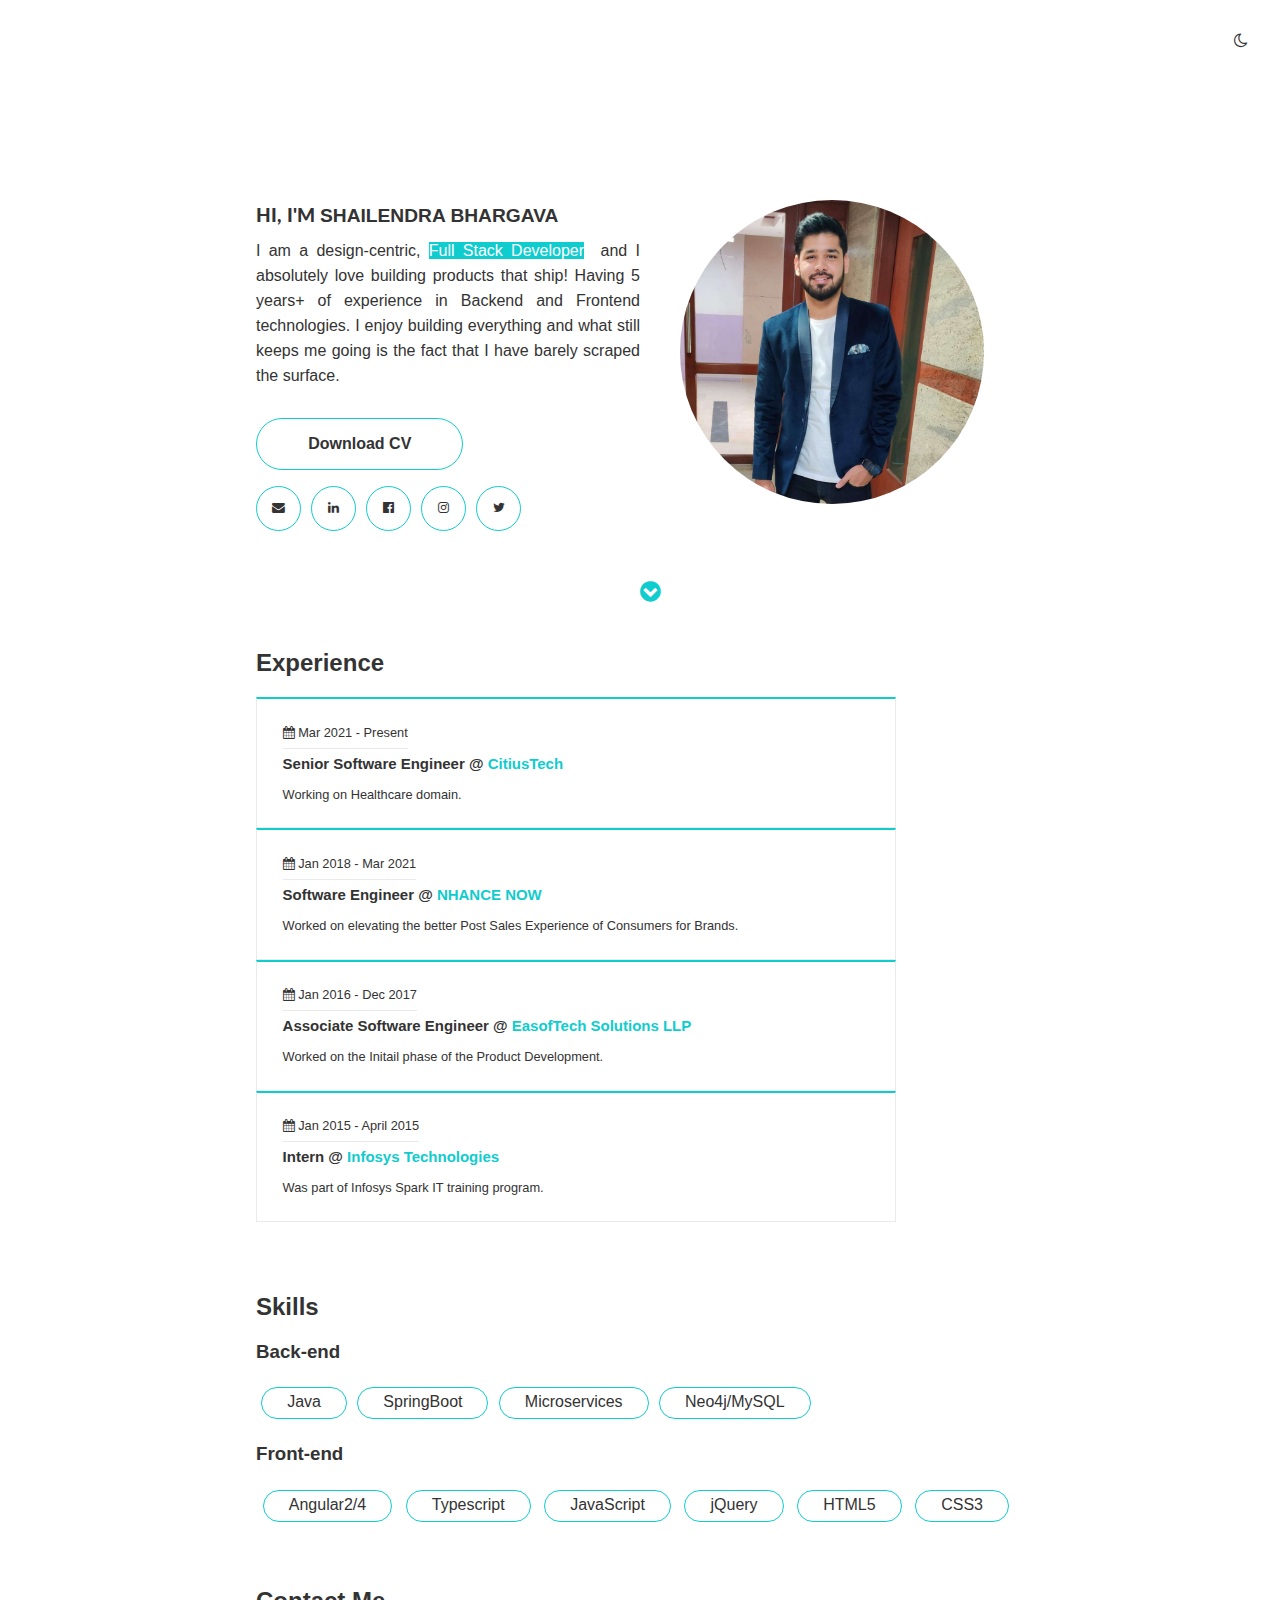
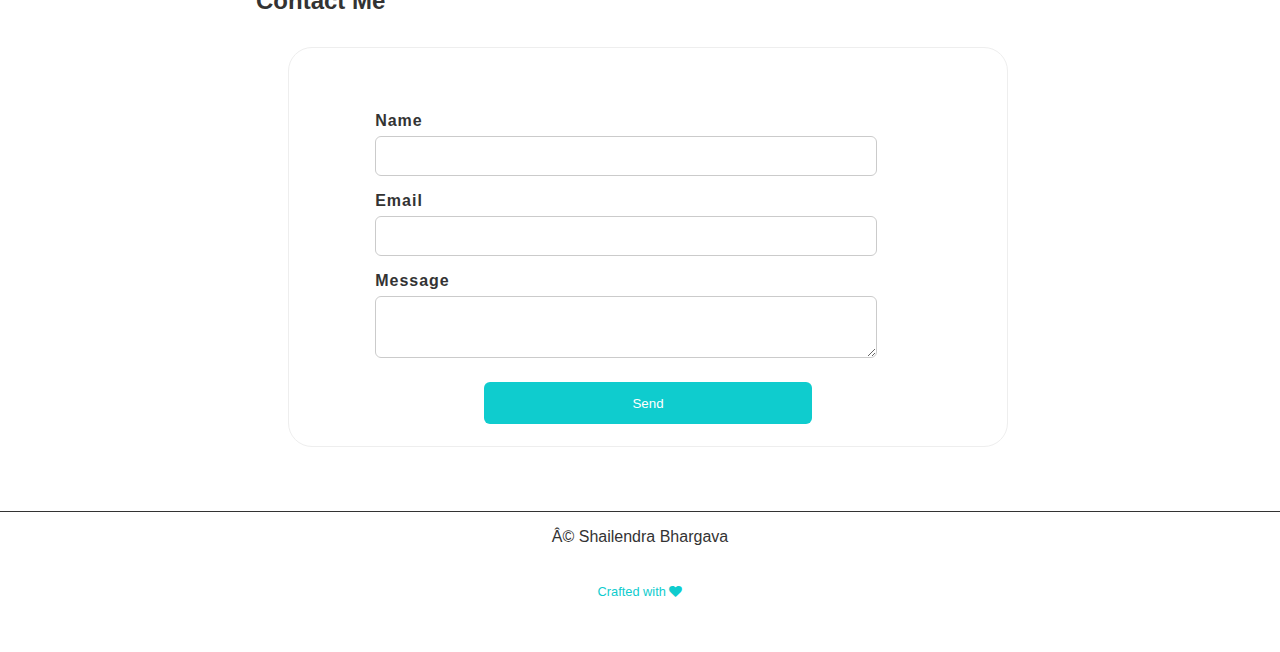
==== commit 50d2e8d8: "Update index.html" ====
--- a/index.html
+++ b/index.html
@@ -3,7 +3,7 @@
 <meta name="viewport" content="width=device-width, initial-scale=1">
 <head>
 <title>Shailendra Bhargava</title>
-<link rel="icon" href="avatar.png" type="image/png" sizes="20x20">
+<link rel="icon" href="favicon.png" type="image/png" sizes="20x20">
 <link rel="stylesheet" href="https://cdnjs.cloudflare.com/ajax/libs/font-awesome/4.7.0/css/font-awesome.min.css">
 <link rel="stylesheet" href="https://s.pageclip.co/v1/pageclip.css" media="screen">
 <script src="https://ajax.googleapis.com/ajax/libs/jquery/1.11.3/jquery.min.js"></script>
@@ -68,7 +68,7 @@
 						<div class="timeline_item">
 							<div class="experience">
 								<span class="experience_header">
-									Mar 2021 - Present
+									<i class="fa fa-calendar" aria-hidden="true"></i> Mar 2021 - Present
 								</span> 
 								<h3>Senior Software Engineer @ <a class="comp_link" href="https://www.citiustech.com/">CitiusTech</a></h3>
 								<div class="description">
@@ -80,7 +80,7 @@
 						<div class="timeline_item">
 							<div class="experience">
 								<span class="experience_header">
-									Jan 2018 - Mar 2021
+									<i class="fa fa-calendar" aria-hidden="true"></i> Jan 2018 - Mar 2021
 								</span> 
 								<h3>Software Engineer @ <a class="comp_link" href="https://www.nhancenow.com/">NHANCE NOW</a></h3>
 								<div class="description">
@@ -92,7 +92,7 @@
 						<div class="timeline_item">
 							<div class="experience">
 								<span class="experience_header">
-									Jan 2016 - Dec 2017
+									<i class="fa fa-calendar" aria-hidden="true"></i> Jan 2016 - Dec 2017
 								</span> 
 								<h3>Associate Software Engineer @ <a class="comp_link" href="http://easoftech.com/">EasofTech Solutions LLP</a></h3>
 								<div class="description">
@@ -104,7 +104,7 @@
 						<div class="timeline_item">
 							<div class="experience">
 								<span class="experience_header">
-									Jan 2015 - April 2015
+									<i class="fa fa-calendar" aria-hidden="true"></i> Jan 2015 - April 2015
 								</span> 
 								<h3>Intern @ <a class="comp_link" href="https://www.infosys.com/">Infosys Technologies</a></h3>
 								<div class="description">
@@ -167,8 +167,8 @@
         <div class="profile-footer">
 	        <div class="content-left">
 	        	© Shailendra Bhargava
-	        	<div class="end-footer">Crafted with <i class="fa fa-heart" aria-hidden="true"></i>
-	        	</div>
+	        	<div class="end-footer">Crafted with <i class="fa fa-heart" aria-hidden="true"></i></div>
+			<div class="powr-hit-counter" id="6f7969a1_1617693385"></div><script src="https://www.powr.io/powr.js?platform=html"></script>
 	        </div>
         </div>     
 		
--- a/style.css
+++ b/style.css
@@ -3,6 +3,8 @@
 :root{
   --primary-color: #ffffff;
   --secondary-color: #333333;
+  --current-theme: #0fccce;
+  --old-theme:	#f04;
 }
 
 body{
@@ -75,7 +77,7 @@
 }
 
 h1:hover .title-shadow {
-  text-shadow: -4px -4px 0 rgba(255, 0, 68, 0.78);
+  text-shadow: -4px -4px 0 var(--current-theme);
 }
 
 .lead_sub {
@@ -89,7 +91,7 @@
 }
 
 label.designation{
-    background: #f04;
+    background: var(--current-theme);
     color:var(--primary-color);
 }
 
@@ -110,11 +112,11 @@
     padding: 1rem 3.2rem;
     text-decoration: none;
     color:var(--secondary-color);
-    border: 1px solid #f04;
+    border: 1px solid var(--current-theme);
 }
 
 .btn:hover{
-    background: #f04;
+    background: var(--current-theme);
     color: var(--primary-color);
 }
 
@@ -134,11 +136,11 @@
     margin-left: 10px;
     width: 45px;
     height: 45px;
-    border: 1px solid #f04;
+    border: 1px solid var(--current-theme);
 }
 
 a.socials_link:hover {
-    background: #f04;
+    background: var(--current-theme);
     color: var(--primary-color);
 }
 
@@ -159,7 +161,7 @@
     -webkit-animation: slideUp 750ms both;
     animation: slideUp 750ms both;
     border: 1px solid #eaeaea;
-    border-top: 2px solid #f04;
+    border-top: 2px solid var(--current-theme);
     color: var(--secondary-color);
     display: inline-block;
     font-size: 0.8rem;
@@ -185,19 +187,19 @@
     font-size: 1em;
     font-weight: 500;
     padding: 5px 25px;
-    border: 1px solid #f04;
+    border: 1px solid var(--current-theme);
     height: 2em;
     text-align: justify;
     color: var(--secondary-color);
 }
 
 span.skill-chip:hover{
-    background-color: #f04;
+    background-color: var(--current-theme);
     color: var(--primary-color);
 }
 
 .skill-item{
-	display:inline-flex;
+    display:inline-flex;
 }
 
 .contact-container {
@@ -219,7 +221,7 @@
 
 .end-footer{
     font-size: 0.8rem;
-    color: #f04;
+    color: var(--current-theme);
     padding: 3%;
 }
 
@@ -236,7 +238,7 @@
     cursor: pointer;
     width: 3em;
     height: 3em;
-    background-color:#f04;
+    background-color:var(--current-theme);
     color:var(--primary-color);
     display:none;
     -webkit-border-radius:3em;
@@ -248,7 +250,7 @@
 }
 
 #scroll:hover {
-    background-color:#f04;
+    background-color:var(--current-theme);
     -webkit-transform: rotate(360deg); /* Safari */
     transform: rotate(360deg);
 }
@@ -330,7 +332,7 @@
     border-radius: 6px;
     border: none;
     color: var(--primary-color);
-    background: linear-gradient(to left bottom, #ff0044, rgb(255 0 68 / 78%));
+    background: var(--current-theme);
     cursor: pointer;
 }
 
@@ -345,7 +347,7 @@
     font-size: 1.5em;
     opacity: 1;
     display: inline-block;
-    color: #ff0044;
+    color: var(--current-theme);
     -webkit-animation: bounce 3s infinite ease;
     animation: bounce 3s infinite ease;
     cursor: pointer;
@@ -363,7 +365,7 @@
 
 a.comp_link {
     text-decoration: none;
-    color: #ff0044bf;
+    color: var(--current-theme);
 }
 
 @-webkit-keyframes bounce {
